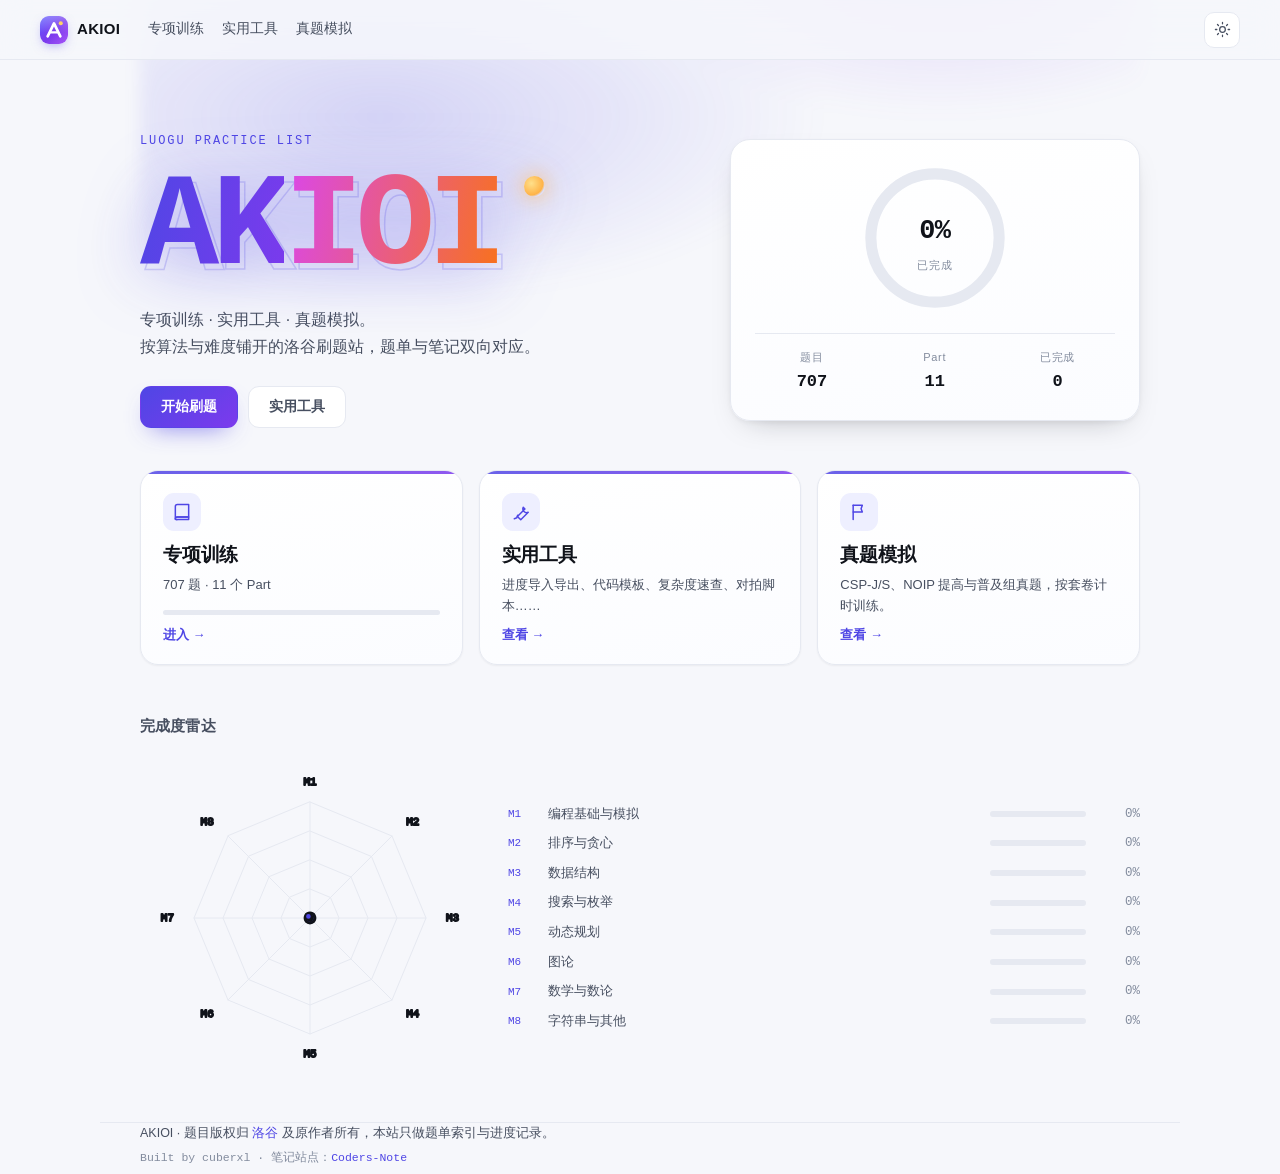
==== index.html @ 751c0c37 "fix: 去掉图谱竖杠继承的黑色描边" ====
﻿<!DOCTYPE html>
<html lang="zh-CN" data-theme="light">
<head>
<meta charset="utf-8">
<meta name="viewport" content="width=device-width, initial-scale=1">
<title>AKIOI · 洛谷题单</title>
<meta name="description" content="AKIOI —— 洛谷刷题站：专项训练、实用工具、真题模拟。707 道题，按算法与难度编排。">
<meta name="author" content="cuberxl">
<meta name="theme-color" id="meta-theme" content="#f6f7fb">
<meta property="og:title" content="AKIOI · 洛谷题单">
<meta property="og:description" content="专项训练 · 实用工具 · 真题模拟">
<link rel="icon" href="assets/logo.svg" type="image/svg+xml">
<script>
  (function () {
    try {
      var saved = localStorage.getItem('akioi.theme');
      var forced = new URLSearchParams(location.search).get('theme');
      var dark = forced ? forced === 'dark' : (saved ? saved === 'dark' : window.matchMedia('(prefers-color-scheme: dark)').matches);
      document.documentElement.setAttribute('data-theme', dark ? 'dark' : 'light');
    } catch (e) {}
  })();
</script>
<link rel="stylesheet" href="assets/style.css?v=5cc8505" onerror="this.onerror=null;this.href='https://cdn.jsdelivr.net/gh/cuberxl/AKIOI@main/assets/style.css?v=5cc8505'">
</head>
<body data-page="home" data-base="">

<header class="topbar">
  <a class="brand" href="index.html">
    <img class="brand-logo" src="assets/logo.svg" alt="" width="28" height="28">
    <span class="brand-text">AKIOI</span>
  </a>
  <nav class="topnav">
    <a href="training/">专项训练</a>
    <a href="tools/">实用工具</a>
    <a href="exam/">真题模拟</a>
  </nav>
  <div class="topbar-right">
    <button class="icon-btn" id="theme-toggle" type="button" title="切换主题" aria-label="切换主题">
      <svg class="i-sun" viewBox="0 0 24 24" aria-hidden="true"><circle cx="12" cy="12" r="4"/><path d="M12 2v2M12 20v2M2 12h2M20 12h2M4.9 4.9l1.4 1.4M17.7 17.7l1.4 1.4M19.1 4.9l-1.4 1.4M6.3 17.7l-1.4 1.4"/></svg>
      <svg class="i-moon" viewBox="0 0 24 24" aria-hidden="true"><path d="M21 13a8.5 8.5 0 1 1-9.6-9.4 7 7 0 0 0 9.6 9.4z"/></svg>
    </button>
  </div>
</header>

<main class="wrap">

  <section class="home-hero">
    <div>
      <p class="eyebrow">Luogu Practice List</p>
      <h1 class="wordmark" aria-label="AKIOI"><span class="wm-a">AK</span><span class="wm-b">IOI</span></h1>
      <p class="tagline">专项训练 · 实用工具 · 真题模拟。<br>按算法与难度铺开的洛谷刷题站，题单与笔记双向对应。</p>
      <div class="hero-actions">
        <a class="btn btn-primary" href="training/">开始刷题</a>
        <a class="btn btn-ghost" href="tools/">实用工具</a>
      </div>
    </div>
    <aside class="hero-card">
      <div class="ring-wrap">
        <svg class="ring" viewBox="0 0 120 120" aria-hidden="true">
          <circle class="ring-bg" cx="60" cy="60" r="52"/>
          <circle class="ring-fg" id="ring-fg" cx="60" cy="60" r="52"/>
        </svg>
        <div class="ring-text">
          <strong id="stat-percent">0%</strong>
          <span>已完成</span>
        </div>
      </div>
      <dl class="stats">
        <div><dt>题目</dt><dd id="stat-total">—</dd></div>
        <div><dt>Part</dt><dd id="stat-parts">—</dd></div>
        <div><dt>已完成</dt><dd id="stat-done">0</dd></div>
      </dl>
    </aside>
  </section>

  <section class="entry-grid">
    <a class="entry-card" href="training/">
      <span class="entry-icon">
        <svg viewBox="0 0 24 24" aria-hidden="true"><path d="M4 5.5A2.5 2.5 0 0 1 6.5 3H20v15H6.5A2.5 2.5 0 0 0 4 20.5z"/><path d="M4 20.5A2.5 2.5 0 0 1 6.5 18H20v3H6.5A2.5 2.5 0 0 1 4 20.5z"/></svg>
      </span>
      <h2>专项训练</h2>
      <p id="entry-training-count">—</p>
      <div class="entry-bar"><i id="entry-training-bar"></i></div>
      <span class="entry-go">进入 →</span>
    </a>

    <a class="entry-card" href="tools/">
      <span class="entry-icon">
        <svg viewBox="0 0 24 24" aria-hidden="true"><path d="M14.7 6.3a4.5 4.5 0 0 0 6 6l-9 9-4-4 9-9z"/><path d="M4 20l3-1 1-3"/></svg>
      </span>
      <h2>实用工具</h2>
      <p>进度导入导出、代码模板、复杂度速查、对拍脚本……</p>
      <span class="entry-go">查看 →</span>
    </a>

    <a class="entry-card" href="exam/">
      <span class="entry-icon">
        <svg viewBox="0 0 24 24" aria-hidden="true"><path d="M5 21V4"/><path d="M5 4h11l-1.5 4L16 12H5"/></svg>
      </span>
      <h2>真题模拟</h2>
      <p>CSP-J/S、NOIP 提高与普及组真题，按套卷计时训练。</p>
      <span class="entry-go">查看 →</span>
    </a>
  </section>

  <section class="block radar-block">
    <h2 class="block-title">完成度雷达</h2>
    <div class="radar-wrap">
      <svg id="radar" class="radar" viewBox="0 0 340 340" role="img" aria-label="各模块完成度雷达图"></svg>
      <div class="radar-legend" id="radar-legend"></div>
    </div>
  </section>

</main>

<footer class="footer wrap">
  <p>AKIOI · 题目版权归 <a href="https://www.luogu.com.cn/" target="_blank" rel="noopener">洛谷</a> 及原作者所有，本站只做题单索引与进度记录。</p>
  <p class="muted">Built by cuberxl · 笔记站点：<a href="https://cuberxl.github.io/Coders-Note/" target="_blank" rel="noopener">Coders-Note</a></p>
</footer>

<div class="toast" id="toast" role="status" aria-live="polite"></div>

<script src="data/problems.js?v=5cc8505"></script>
<script src="data/syllabus.js?v=5cc8505"></script>
<script src="assets/app.js?v=5cc8505"></script>
</body>
</html>
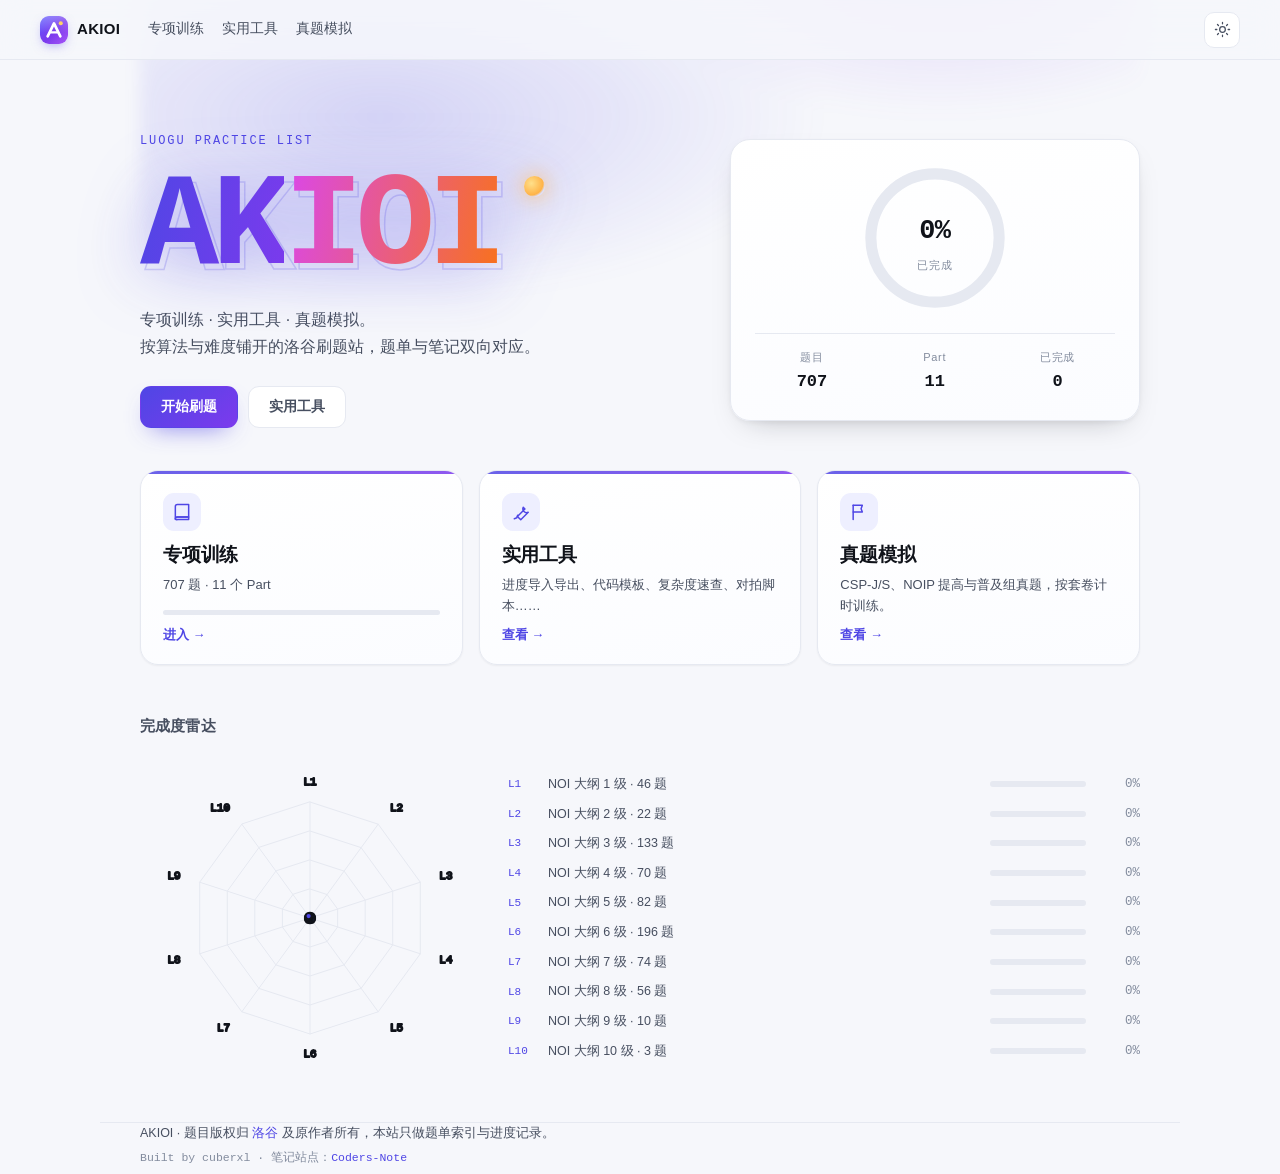
==== commit e19a1f20: "feat: 按官方 NOI 大纲 241 条知识点重建图谱（含 LCA/树链剖分/分块等），题目按洛谷标签归类" ====
--- a/index.html
+++ b/index.html
@@ -20,7 +20,7 @@
     } catch (e) {}
   })();
 </script>
-<link rel="stylesheet" href="assets/style.css?v=5cc8505" onerror="this.onerror=null;this.href='https://cdn.jsdelivr.net/gh/cuberxl/AKIOI@main/assets/style.css?v=5cc8505'">
+<link rel="stylesheet" href="assets/style.css?v=9748330" onerror="this.onerror=null;this.href='https://cdn.jsdelivr.net/gh/cuberxl/AKIOI@main/assets/style.css?v=9748330'">
 </head>
 <body data-page="home" data-base="">
 
@@ -120,9 +120,9 @@
 
 <div class="toast" id="toast" role="status" aria-live="polite"></div>
 
-<script src="data/problems.js?v=5cc8505"></script>
-<script src="data/syllabus.js?v=5cc8505"></script>
-<script src="assets/app.js?v=5cc8505"></script>
+<script src="data/problems.js?v=9748330"></script>
+<script src="data/syllabus.js?v=9748330"></script>
+<script src="assets/app.js?v=9748330"></script>
 </body>
 </html>
 
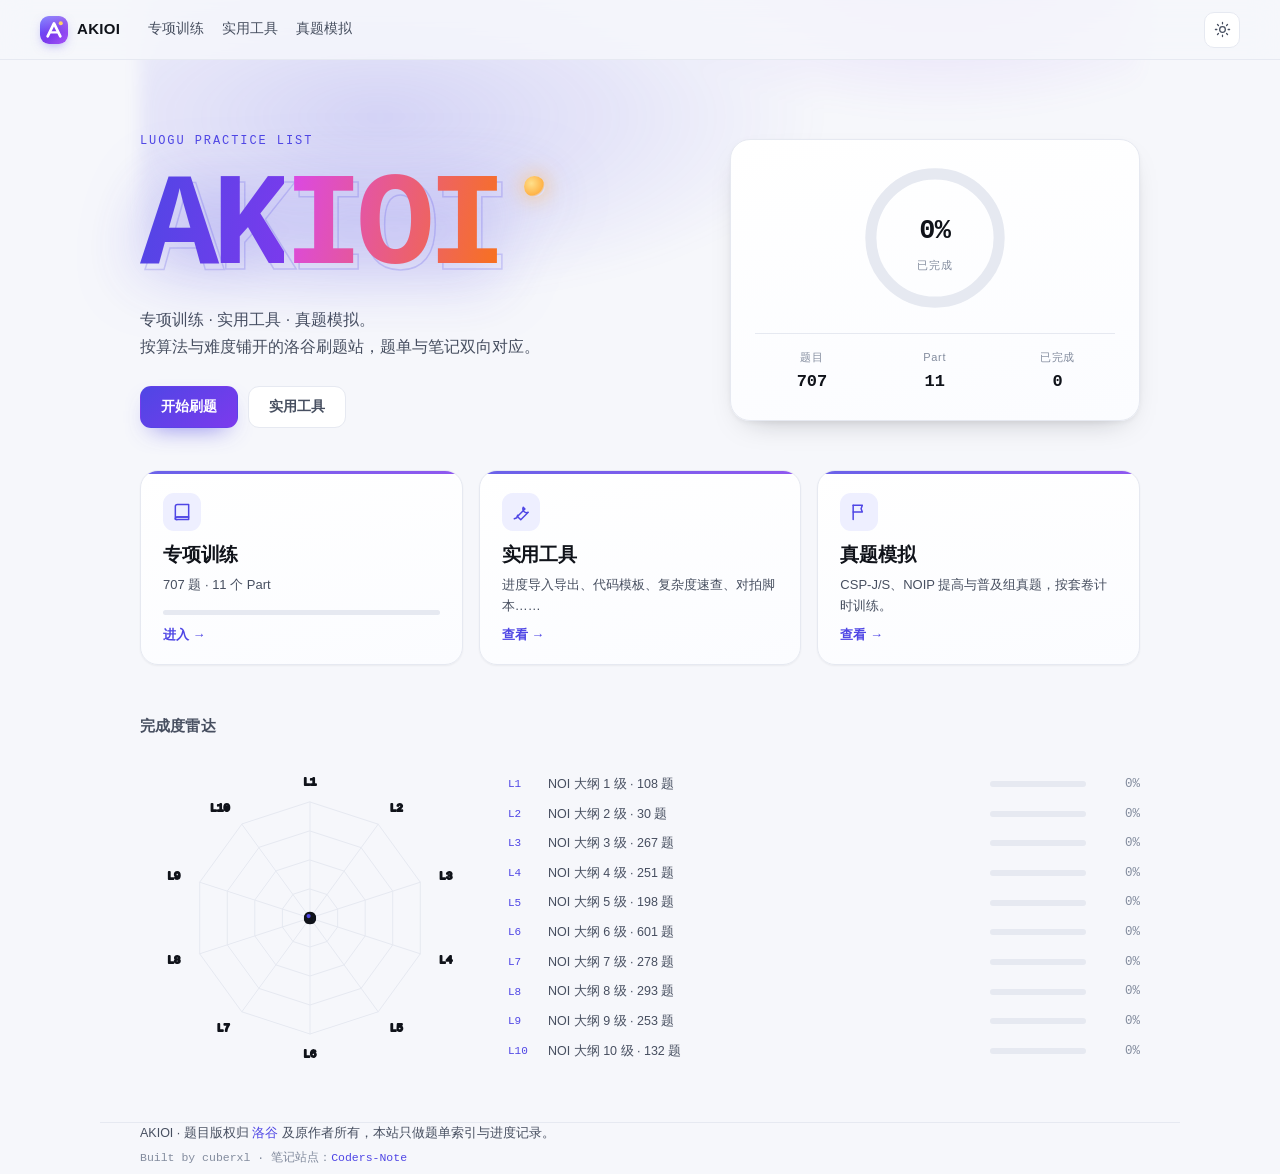
==== commit 7bbab1cd: "feat: 大纲图谱按章节分列着色；每条知识点补到约 10 题（共 2411 题位）" ====
--- a/index.html
+++ b/index.html
@@ -20,7 +20,7 @@
     } catch (e) {}
   })();
 </script>
-<link rel="stylesheet" href="assets/style.css?v=9748330" onerror="this.onerror=null;this.href='https://cdn.jsdelivr.net/gh/cuberxl/AKIOI@main/assets/style.css?v=9748330'">
+<link rel="stylesheet" href="assets/style.css?v=812fcc0" onerror="this.onerror=null;this.href='https://cdn.jsdelivr.net/gh/cuberxl/AKIOI@main/assets/style.css?v=812fcc0'">
 </head>
 <body data-page="home" data-base="">
 
@@ -120,9 +120,9 @@
 
 <div class="toast" id="toast" role="status" aria-live="polite"></div>
 
-<script src="data/problems.js?v=9748330"></script>
-<script src="data/syllabus.js?v=9748330"></script>
-<script src="assets/app.js?v=9748330"></script>
+<script src="data/problems.js?v=812fcc0"></script>
+<script src="data/syllabus.js?v=812fcc0"></script>
+<script src="assets/app.js?v=812fcc0"></script>
 </body>
 </html>
 
